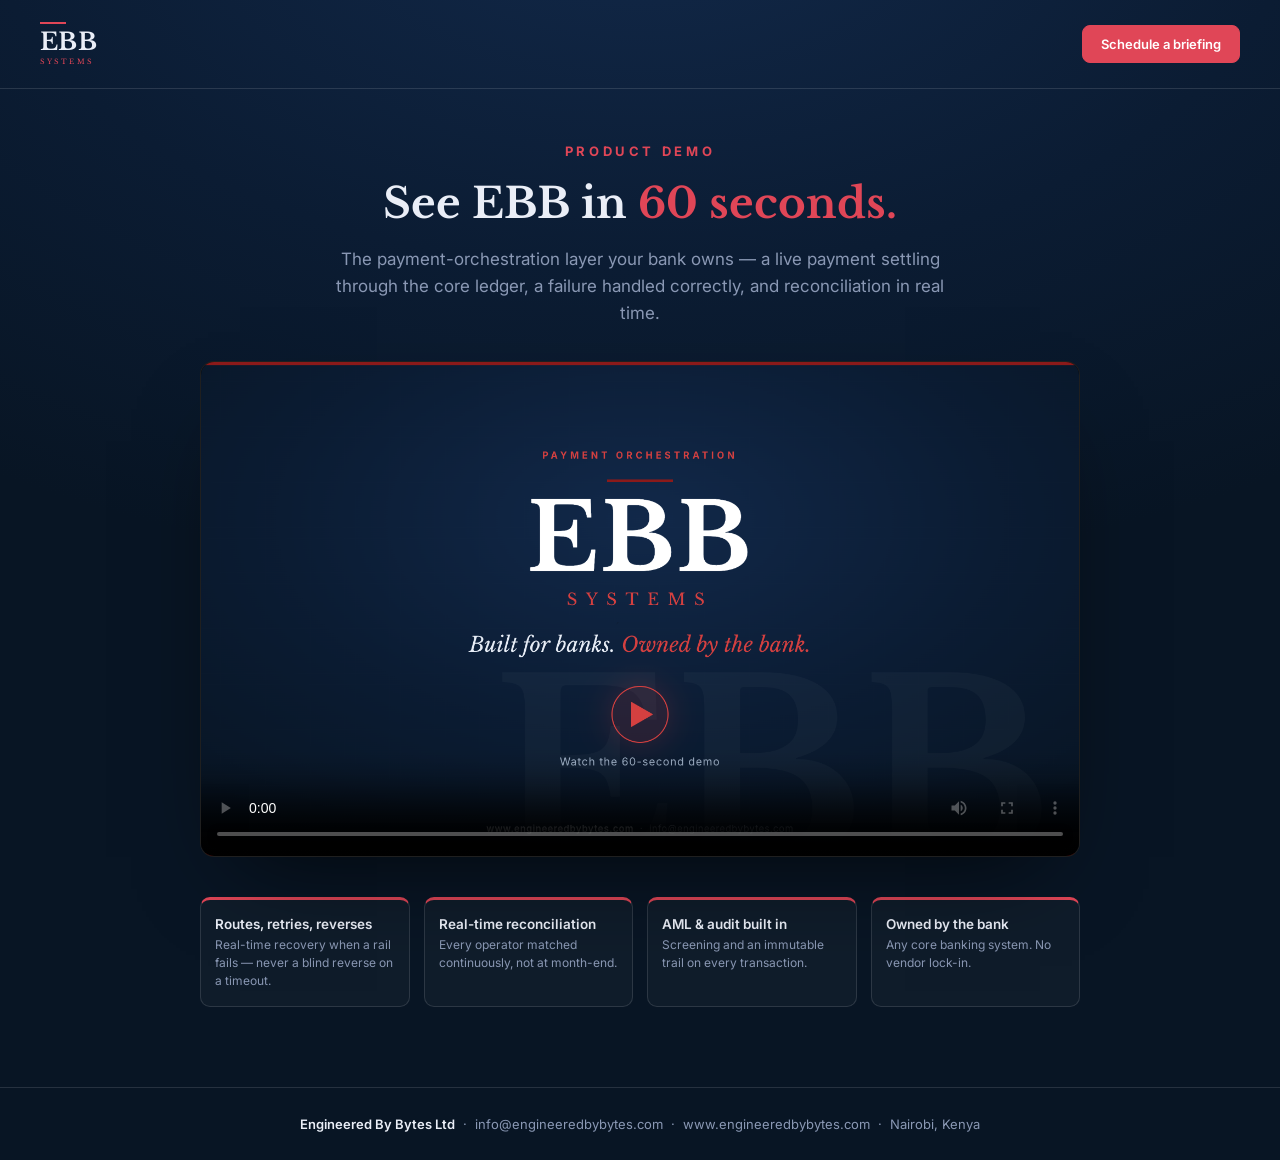
==== demo/index.html @ 03436ac3 "Add /demo page hosting the 60-second product video Standalone leave-behind page for outreach (Email " ====
<!DOCTYPE html>
<html lang="en">
<head>
<meta charset="UTF-8">
<meta name="viewport" content="width=device-width, initial-scale=1.0">
<title>EBB Systems — 60-Second Demo</title>
<meta name="description" content="Watch EBB Systems in 60 seconds: a payment settling through the core ledger, a failure handled correctly with auto-reversal, and real-time reconciliation.">
<meta name="robots" content="noindex">
<meta property="og:title" content="EBB Systems — 60-Second Demo">
<meta property="og:description" content="The payment-orchestration layer your bank owns — in 60 seconds.">
<meta property="og:image" content="https://www.engineeredbybytes.com/assets/img/demo-poster.png">
<link rel="preconnect" href="https://fonts.googleapis.com">
<link rel="preconnect" href="https://fonts.gstatic.com" crossorigin>
<link href="https://fonts.googleapis.com/css2?family=Libre+Baskerville:ital,wght@0,400;0,700;1,400&family=Inter:wght@300;400;500;600;700&display=swap" rel="stylesheet">
<style>
  *,*::before,*::after{margin:0;padding:0;box-sizing:border-box}
  :root{--navy:#0D2240;--ink:#0b1c33;--acc:#E04657;--on:#EAEEF7;--mut:#8A98B4;--hair:rgba(255,255,255,.12)}
  html,body{background:radial-gradient(1200px 700px at 50% -10%, #12294a 0%, #0b1c33 55%, #081524 100%);min-height:100%;font-family:'Inter',sans-serif;color:var(--on);-webkit-font-smoothing:antialiased}
  a{color:inherit;text-decoration:none}
  .bar{display:flex;align-items:center;justify-content:space-between;padding:22px 40px;border-bottom:1px solid var(--hair)}
  .logo{display:flex;flex-direction:column;align-items:flex-start}
  .logo .r{width:26px;height:2px;background:var(--acc);margin-bottom:6px}
  .logo .e{font-family:'Libre Baskerville',serif;font-weight:700;font-size:24px;line-height:1;letter-spacing:.02em}
  .logo .s{font-family:'Libre Baskerville',serif;font-size:7px;letter-spacing:.3em;text-transform:uppercase;color:var(--acc);margin-top:3px}
  .cta{border:1px solid var(--acc);background:var(--acc);color:#fff;font-size:13px;font-weight:600;padding:10px 18px;border-radius:8px}
  .cta.ghost{background:transparent;color:var(--on);border-color:var(--hair)}
  .wrap{max-width:960px;margin:0 auto;padding:54px 40px 80px;text-align:center}
  .eyebrow{font-size:13px;font-weight:700;letter-spacing:.28em;text-transform:uppercase;color:var(--acc);margin-bottom:18px}
  h1{font-family:'Libre Baskerville',serif;font-weight:700;font-size:42px;line-height:1.25;margin-bottom:16px}
  h1 .ct{color:var(--acc)}
  .lede{font-size:17px;color:var(--mut);line-height:1.6;max-width:640px;margin:0 auto 34px}
  .videowrap{position:relative;border-radius:14px;overflow:hidden;border:1px solid var(--hair);box-shadow:0 40px 90px -40px rgba(0,0,0,.7);background:#000}
  video{display:block;width:100%;height:auto;aspect-ratio:16/9}
  .caps{display:grid;grid-template-columns:repeat(4,1fr);gap:14px;margin-top:40px}
  .cap{background:rgba(255,255,255,.03);border:1px solid var(--hair);border-top:3px solid var(--acc);border-radius:10px;padding:16px 14px;text-align:left}
  .cap .t{font-weight:600;font-size:13.5px;margin-bottom:4px}
  .cap .d{font-size:12px;color:var(--mut);line-height:1.5}
  .foot{border-top:1px solid var(--hair);padding:28px 40px;text-align:center;font-size:13px;color:var(--mut)}
  .foot b{color:var(--on);font-weight:600}
  @media(max-width:720px){h1{font-size:30px}.caps{grid-template-columns:1fr 1fr}.wrap{padding:36px 22px 60px}.bar{padding:18px 22px}}
</style>
</head>
<body>
  <div class="bar">
    <a class="logo" href="/">
      <span class="r"></span><span class="e">EBB</span><span class="s">Systems</span>
    </a>
    <a class="cta" href="mailto:info@engineeredbybytes.com?subject=EBB%20briefing">Schedule a briefing</a>
  </div>

  <div class="wrap">
    <div class="eyebrow">Product Demo</div>
    <h1>See EBB in <span class="ct">60 seconds.</span></h1>
    <p class="lede">The payment-orchestration layer your bank owns — a live payment settling through the core ledger, a failure handled correctly, and reconciliation in real time.</p>

    <div class="videowrap">
      <video controls playsinline preload="metadata" poster="/assets/img/demo-poster.png">
        <source src="/assets/video/EBB_Demo_Video.mp4" type="video/mp4">
        Your browser doesn't support embedded video — <a href="/assets/video/EBB_Demo_Video.mp4">download the demo (MP4)</a>.
      </video>
    </div>

    <div class="caps">
      <div class="cap"><div class="t">Routes, retries, reverses</div><div class="d">Real-time recovery when a rail fails — never a blind reverse on a timeout.</div></div>
      <div class="cap"><div class="t">Real-time reconciliation</div><div class="d">Every operator matched continuously, not at month-end.</div></div>
      <div class="cap"><div class="t">AML &amp; audit built in</div><div class="d">Screening and an immutable trail on every transaction.</div></div>
      <div class="cap"><div class="t">Owned by the bank</div><div class="d">Any core banking system. No vendor lock-in.</div></div>
    </div>
  </div>

  <div class="foot">
    <b>Engineered By Bytes Ltd</b> &nbsp;·&nbsp; <a href="mailto:info@engineeredbybytes.com">info@engineeredbybytes.com</a> &nbsp;·&nbsp; <a href="/">www.engineeredbybytes.com</a> &nbsp;·&nbsp; Nairobi, Kenya
  </div>
</body>
</html>
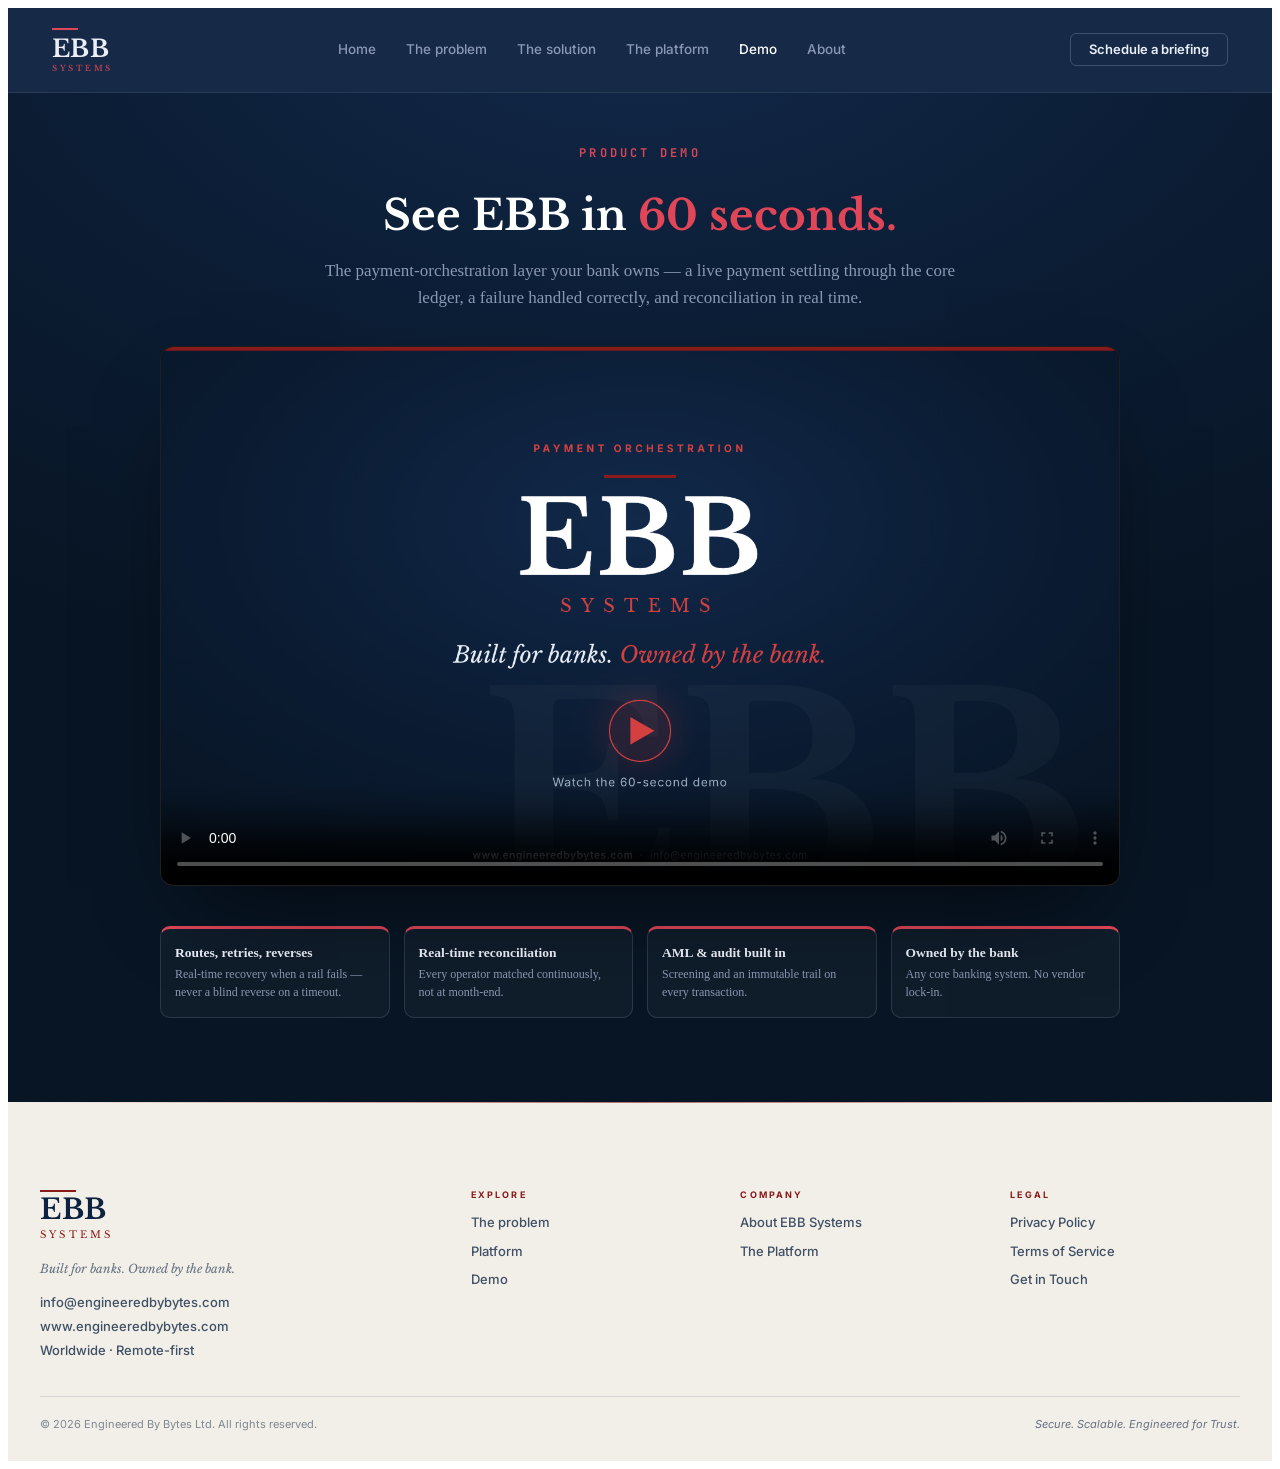
==== commit 257dece2: "Integrate demo page into site nav + add Demo menu link Rebuild /demo as a full site page (v2-nav hea" ====
--- a/demo/index.html
+++ b/demo/index.html
@@ -3,73 +3,136 @@
 <head>
 <meta charset="UTF-8">
 <meta name="viewport" content="width=device-width, initial-scale=1.0">
-<title>EBB Systems — 60-Second Demo</title>
+<title>Demo — EBB Systems</title>
 <meta name="description" content="Watch EBB Systems in 60 seconds: a payment settling through the core ledger, a failure handled correctly with auto-reversal, and real-time reconciliation.">
 <meta name="robots" content="noindex">
 <meta property="og:title" content="EBB Systems — 60-Second Demo">
 <meta property="og:description" content="The payment-orchestration layer your bank owns — in 60 seconds.">
 <meta property="og:image" content="https://www.engineeredbybytes.com/assets/img/demo-poster.png">
+<link rel="icon" type="image/x-icon" href="/assets/img/favicon.ico">
+<link rel="icon" type="image/png" sizes="32x32" href="/assets/img/favicon-32x32.png">
+<link rel="icon" type="image/png" sizes="16x16" href="/assets/img/favicon-16x16.png">
+<link rel="apple-touch-icon" sizes="180x180" href="/assets/img/apple-touch-icon.png">
 <link rel="preconnect" href="https://fonts.googleapis.com">
 <link rel="preconnect" href="https://fonts.gstatic.com" crossorigin>
-<link href="https://fonts.googleapis.com/css2?family=Libre+Baskerville:ital,wght@0,400;0,700;1,400&family=Inter:wght@300;400;500;600;700&display=swap" rel="stylesheet">
+<link href="https://fonts.googleapis.com/css2?family=Libre+Baskerville:ital,wght@0,400;0,700;1,400&family=Inter:wght@400;500;600;700&family=JetBrains+Mono:wght@400;600&display=swap" rel="stylesheet">
+<link rel="stylesheet" href="/assets/css/v2.css">
 <style>
-  *,*::before,*::after{margin:0;padding:0;box-sizing:border-box}
-  :root{--navy:#0D2240;--ink:#0b1c33;--acc:#E04657;--on:#EAEEF7;--mut:#8A98B4;--hair:rgba(255,255,255,.12)}
-  html,body{background:radial-gradient(1200px 700px at 50% -10%, #12294a 0%, #0b1c33 55%, #081524 100%);min-height:100%;font-family:'Inter',sans-serif;color:var(--on);-webkit-font-smoothing:antialiased}
-  a{color:inherit;text-decoration:none}
-  .bar{display:flex;align-items:center;justify-content:space-between;padding:22px 40px;border-bottom:1px solid var(--hair)}
-  .logo{display:flex;flex-direction:column;align-items:flex-start}
-  .logo .r{width:26px;height:2px;background:var(--acc);margin-bottom:6px}
-  .logo .e{font-family:'Libre Baskerville',serif;font-weight:700;font-size:24px;line-height:1;letter-spacing:.02em}
-  .logo .s{font-family:'Libre Baskerville',serif;font-size:7px;letter-spacing:.3em;text-transform:uppercase;color:var(--acc);margin-top:3px}
-  .cta{border:1px solid var(--acc);background:var(--acc);color:#fff;font-size:13px;font-weight:600;padding:10px 18px;border-radius:8px}
-  .cta.ghost{background:transparent;color:var(--on);border-color:var(--hair)}
-  .wrap{max-width:960px;margin:0 auto;padding:54px 40px 80px;text-align:center}
-  .eyebrow{font-size:13px;font-weight:700;letter-spacing:.28em;text-transform:uppercase;color:var(--acc);margin-bottom:18px}
-  h1{font-family:'Libre Baskerville',serif;font-weight:700;font-size:42px;line-height:1.25;margin-bottom:16px}
-  h1 .ct{color:var(--acc)}
-  .lede{font-size:17px;color:var(--mut);line-height:1.6;max-width:640px;margin:0 auto 34px}
-  .videowrap{position:relative;border-radius:14px;overflow:hidden;border:1px solid var(--hair);box-shadow:0 40px 90px -40px rgba(0,0,0,.7);background:#000}
-  video{display:block;width:100%;height:auto;aspect-ratio:16/9}
-  .caps{display:grid;grid-template-columns:repeat(4,1fr);gap:14px;margin-top:40px}
-  .cap{background:rgba(255,255,255,.03);border:1px solid var(--hair);border-top:3px solid var(--acc);border-radius:10px;padding:16px 14px;text-align:left}
-  .cap .t{font-weight:600;font-size:13.5px;margin-bottom:4px}
-  .cap .d{font-size:12px;color:var(--mut);line-height:1.5}
-  .foot{border-top:1px solid var(--hair);padding:28px 40px;text-align:center;font-size:13px;color:var(--mut)}
-  .foot b{color:var(--on);font-weight:600}
-  @media(max-width:720px){h1{font-size:30px}.caps{grid-template-columns:1fr 1fr}.wrap{padding:36px 22px 60px}.bar{padding:18px 22px}}
+  .demo-hero{background:radial-gradient(1200px 700px at 50% -10%, #12294a 0%, #0b1c33 55%, #081524 100%);color:#EAEEF7;padding:52px 24px 84px}
+  .demo-inner{max-width:960px;margin:0 auto;text-align:center}
+  .demo-eyebrow{font-family:'JetBrains Mono',monospace;font-size:12px;font-weight:600;letter-spacing:.26em;text-transform:uppercase;color:#E04657;margin-bottom:18px}
+  .demo-h1{font-family:'Libre Baskerville',serif;font-weight:700;font-size:42px;line-height:1.25;margin-bottom:16px;color:#fff}
+  .demo-h1 .ct{color:#E04657}
+  .demo-lede{font-size:17px;color:#8A98B4;line-height:1.6;max-width:640px;margin:0 auto 34px}
+  .demo-videowrap{position:relative;border-radius:14px;overflow:hidden;border:1px solid rgba(255,255,255,.12);box-shadow:0 40px 90px -40px rgba(0,0,0,.7);background:#000}
+  .demo-videowrap video{display:block;width:100%;height:auto;aspect-ratio:16/9}
+  .demo-caps{display:grid;grid-template-columns:repeat(4,1fr);gap:14px;margin-top:40px}
+  .demo-cap{background:rgba(255,255,255,.03);border:1px solid rgba(255,255,255,.12);border-top:3px solid #E04657;border-radius:10px;padding:16px 14px;text-align:left}
+  .demo-cap .t{font-weight:600;font-size:13.5px;color:#EAEEF7;margin-bottom:4px}
+  .demo-cap .d{font-size:12px;color:#8A98B4;line-height:1.5}
+  @media(max-width:720px){.demo-h1{font-size:30px}.demo-caps{grid-template-columns:1fr 1fr}.demo-hero{padding:36px 20px 60px}}
 </style>
 </head>
 <body>
-  <div class="bar">
-    <a class="logo" href="/">
-      <span class="r"></span><span class="e">EBB</span><span class="s">Systems</span>
+
+<header class="v2-nav">
+  <div class="v2-nav__inner">
+    <a href="/index.html" class="v2-brand" aria-label="EBB Systems home">
+      <span class="v2-brand__rule" aria-hidden="true"></span>
+      <span class="v2-brand__ebb">EBB</span>
+      <span class="v2-brand__sys">Systems</span>
     </a>
-    <a class="cta" href="mailto:info@engineeredbybytes.com?subject=EBB%20briefing">Schedule a briefing</a>
+    <nav class="v2-nav__links" aria-label="Primary">
+      <a href="/index.html">Home</a>
+      <a href="/index.html#problem">The problem</a>
+      <a href="/index.html#solution">The solution</a>
+      <a href="/platform.html">The platform</a>
+      <a href="/demo/" aria-current="page">Demo</a>
+      <a href="/about.html">About</a>
+    </nav>
+    <a href="/index.html#talk" class="v2-nav__cta">Schedule a briefing</a>
+    <button class="v2-nav__burger" aria-label="Open menu" aria-expanded="false" aria-controls="v2mobile">
+      <span></span><span></span><span></span>
+    </button>
   </div>
+  <nav class="v2-nav__mobile" id="v2mobile" aria-label="Mobile">
+    <a href="/index.html">Home</a>
+    <a href="/index.html#problem">The problem</a>
+    <a href="/index.html#solution">The solution</a>
+    <a href="/platform.html">The platform</a>
+    <a href="/demo/" aria-current="page">Demo</a>
+    <a href="/about.html">About</a>
+    <a href="/index.html#talk">Schedule a briefing</a>
+  </nav>
+</header>
 
-  <div class="wrap">
-    <div class="eyebrow">Product Demo</div>
-    <h1>See EBB in <span class="ct">60 seconds.</span></h1>
-    <p class="lede">The payment-orchestration layer your bank owns — a live payment settling through the core ledger, a failure handled correctly, and reconciliation in real time.</p>
+<main class="demo-hero">
+  <div class="demo-inner">
+    <div class="demo-eyebrow">Product Demo</div>
+    <h1 class="demo-h1">See EBB in <span class="ct">60 seconds.</span></h1>
+    <p class="demo-lede">The payment-orchestration layer your bank owns — a live payment settling through the core ledger, a failure handled correctly, and reconciliation in real time.</p>
 
-    <div class="videowrap">
+    <div class="demo-videowrap">
       <video controls playsinline preload="metadata" poster="/assets/img/demo-poster.png">
         <source src="/assets/video/EBB_Demo_Video.mp4" type="video/mp4">
         Your browser doesn't support embedded video — <a href="/assets/video/EBB_Demo_Video.mp4">download the demo (MP4)</a>.
       </video>
     </div>
 
-    <div class="caps">
-      <div class="cap"><div class="t">Routes, retries, reverses</div><div class="d">Real-time recovery when a rail fails — never a blind reverse on a timeout.</div></div>
-      <div class="cap"><div class="t">Real-time reconciliation</div><div class="d">Every operator matched continuously, not at month-end.</div></div>
-      <div class="cap"><div class="t">AML &amp; audit built in</div><div class="d">Screening and an immutable trail on every transaction.</div></div>
-      <div class="cap"><div class="t">Owned by the bank</div><div class="d">Any core banking system. No vendor lock-in.</div></div>
+    <div class="demo-caps">
+      <div class="demo-cap"><div class="t">Routes, retries, reverses</div><div class="d">Real-time recovery when a rail fails — never a blind reverse on a timeout.</div></div>
+      <div class="demo-cap"><div class="t">Real-time reconciliation</div><div class="d">Every operator matched continuously, not at month-end.</div></div>
+      <div class="demo-cap"><div class="t">AML &amp; audit built in</div><div class="d">Screening and an immutable trail on every transaction.</div></div>
+      <div class="demo-cap"><div class="t">Owned by the bank</div><div class="d">Any core banking system. No vendor lock-in.</div></div>
     </div>
   </div>
+</main>
 
-  <div class="foot">
-    <b>Engineered By Bytes Ltd</b> &nbsp;·&nbsp; <a href="mailto:info@engineeredbybytes.com">info@engineeredbybytes.com</a> &nbsp;·&nbsp; <a href="/">www.engineeredbybytes.com</a> &nbsp;·&nbsp; Nairobi, Kenya
+<footer class="v2-ftr">
+  <div class="v2-ftr__container">
+    <div class="v2-ftr__brand">
+      <div>
+        <div class="v2-ftr__logo-rule"></div>
+        <div class="v2-ftr__logo-ebb">EBB</div>
+        <div class="v2-ftr__logo-sys">Systems</div>
+      </div>
+      <p class="v2-ftr__tagline">Built for banks. Owned by the bank.</p>
+      <div class="v2-ftr__contact">
+        <a href="mailto:info@engineeredbybytes.com">info@engineeredbybytes.com</a>
+        <a href="https://www.engineeredbybytes.com">www.engineeredbybytes.com</a>
+        <span>Worldwide &middot; Remote-first</span>
+      </div>
+    </div>
+    <div class="v2-ftr__col">
+      <h4>Explore</h4>
+      <ul>
+        <li><a href="/index.html#problem">The problem</a></li>
+        <li><a href="/index.html#solution">Platform</a></li>
+        <li><a href="/demo/">Demo</a></li>
+      </ul>
+    </div>
+    <div class="v2-ftr__col">
+      <h4>Company</h4>
+      <ul>
+        <li><a href="/about.html">About EBB Systems</a></li>
+        <li><a href="/platform.html">The Platform</a></li>
+      </ul>
+    </div>
+    <div class="v2-ftr__col">
+      <h4>Legal</h4>
+      <ul>
+        <li><a href="/privacy.html">Privacy Policy</a></li>
+        <li><a href="/terms.html">Terms of Service</a></li>
+        <li><a href="/index.html#talk">Get in Touch</a></li>
+      </ul>
+    </div>
   </div>
+  <div class="v2-ftr__bottom">
+    <span>&copy; 2026 Engineered By Bytes Ltd. All rights reserved.</span>
+    <em>Secure. Scalable. Engineered for Trust.</em>
+  </div>
+</footer>
+
+<script src="/assets/js/v2-nav.js"></script>
 </body>
 </html>
--- a/assets/css/v2.css
+++ b/assets/css/v2.css
@@ -0,0 +1,203 @@
+/* ============================================================
+   EBB Systems — V2 interior design system
+   Shared by about.html, platform.html (and future
+   interior pages). Matches the bespoke V2 homepage (index.html):
+   navy / cream / crimson, Libre Baskerville + Inter, the same
+   section rhythm and seam language.
+   ============================================================ */
+
+:root {
+  --navy:        #0D2240;
+  --navy-soft:   #1C3158;
+  --ink:         #0A111F;
+  --ink-2:       #0E1828;
+  --cream:       #F8F6F1;
+  --cream-warm:  #F2EFE8;
+  --cream-card:  #FCFBF8;
+  --stone:       #E8E1D5;
+  --crimson:     #8B1A1A;
+  --acc:         #E04657;
+  --white:       #FFFFFF;
+  --on-dark:     #EAEEF7;
+  --on-dark-mut: #8A98B4;
+  --green:       #2F8A5B;
+  --amber:       #A8732A;
+  --navy-blue:   #2C4E7A;
+  --rule:        rgba(13, 34, 64, 0.10);
+  --rule-soft:   rgba(13, 34, 64, 0.06);
+  --text-muted:  rgba(13, 34, 64, 0.62);
+  --text-faint:  rgba(13, 34, 64, 0.42);
+  --font-display:'Libre Baskerville', Georgia, 'Times New Roman', serif;
+  --font-ui:     'Inter', -apple-system, BlinkMacSystemFont, 'Segoe UI', sans-serif;
+}
+
+*, *::before, *::after { box-sizing: border-box; }
+html { scroll-behavior: smooth; }
+body.v2 {
+  margin: 0; background: var(--cream); color: var(--navy);
+  font-family: var(--font-ui);
+  -webkit-font-smoothing: antialiased; text-rendering: optimizeLegibility;
+}
+.v2 a { color: inherit; }
+.v2 img { max-width: 100%; display: block; }
+
+/* ---------- layout primitives ---------- */
+.v2-container { max-width: 1160px; margin: 0 auto; padding: 0 28px; }
+.v2-section { padding: clamp(64px, 8vw, 104px) 0; position: relative; }
+.v2-section--cream { background: var(--cream-warm); }
+.v2-section--stone { background: var(--stone); }
+.v2-section--navy  { background: var(--navy); color: var(--on-dark); }
+/* crimson hairline seam between light sections (matches index) */
+.v2-seam { position: relative; }
+.v2-seam::before {
+  content: ""; position: absolute; top: 0; left: 0; right: 0; height: 1px;
+  background: linear-gradient(90deg, transparent, var(--crimson) 50%, transparent);
+  opacity: .6; pointer-events: none;
+}
+
+/* ---------- type ---------- */
+.v2-eyebrow { display: inline-block; font: 700 11px/1 var(--font-ui); letter-spacing: .26em; text-transform: uppercase; color: var(--crimson); margin: 0 0 14px; }
+.v2-hero .v2-eyebrow, .v2-section--navy .v2-eyebrow { color: var(--acc); }
+.v2-section--navy .v2-eyebrow { color: var(--acc); }
+.v2-h1 { font: 400 clamp(34px, 5vw, 56px)/1.08 var(--font-display); letter-spacing: -.01em; margin: 0; }
+.v2-h2 { font: 400 clamp(26px, 3.4vw, 38px)/1.18 var(--font-display); letter-spacing: -.008em; color: var(--navy); margin: 0 0 16px; max-width: 760px; }
+.v2-h2 em, .v2-h1 em { font-style: italic; color: var(--crimson); }
+.v2-hero .v2-h1 em, .v2-hero .v2-h2 em, .v2-section--navy .v2-h2 em { color: var(--acc); }
+.v2-section--navy .v2-h2 { color: #fff; }
+.v2-lede { font: 400 16px/1.65 var(--font-ui); color: var(--text-muted); max-width: 660px; margin: 0; }
+.v2-section--navy .v2-lede { color: rgba(234,238,247,.82); }
+.v2-pull { font: 400 clamp(20px,2.2vw,26px)/1.4 var(--font-display); color: var(--navy); margin: 0; }
+.v2-pull em { font-style: italic; color: var(--crimson); }
+
+/* ---------- buttons ---------- */
+.v2-btn { display: inline-flex; align-items: center; gap: 8px; font: 600 14px/1 var(--font-ui); padding: 14px 24px; border-radius: 9px; border: 1px solid transparent; text-decoration: none; cursor: pointer; transition: background .2s, border-color .2s, color .2s, transform .1s; }
+.v2-btn:active { transform: translateY(1px); }
+.v2-btn--primary { background: var(--acc); color: #fff; }
+.v2-btn--primary:hover { background: #c93a4a; }
+.v2-btn--ghost { border-color: rgba(255,255,255,.42); color: #fff; }
+.v2-btn--ghost:hover { border-color: #fff; background: rgba(255,255,255,.08); }
+.v2-btn--ghost-navy { border-color: var(--rule); color: var(--navy); }
+.v2-btn--ghost-navy:hover { border-color: var(--navy); background: rgba(13,34,64,.04); }
+.v2-actions { display: flex; flex-wrap: wrap; gap: 12px; margin-top: 30px; }
+
+/* ---------- nav (sticky, navy) ---------- */
+.v2-nav { position: sticky; top: 0; z-index: 50; background: rgba(13,34,64,.96); backdrop-filter: saturate(140%) blur(8px); border-bottom: 1px solid rgba(255,255,255,.08); }
+.v2-nav__inner { max-width: none; margin: 0; padding: 20px clamp(22px,4vw,44px); display: flex; align-items: center; gap: 32px; }
+.v2-brand { display: inline-flex; flex-direction: column; text-decoration: none; line-height: 1; }
+.v2-brand__rule { width: 26px; height: 1.5px; background: var(--acc); margin-bottom: 7px; }
+.v2-brand__ebb { font: 700 24px/1 var(--font-display); color: var(--on-dark); letter-spacing: .02em; }
+.v2-brand__sys { font: 400 8px/1 var(--font-display); color: var(--acc); letter-spacing: .34em; text-transform: uppercase; margin-top: 3px; }
+.v2-nav__links { display: flex; flex: 1; justify-content: center; gap: 30px; }
+.v2-nav__links a { font: 500 13.5px/1 var(--font-ui); color: var(--on-dark-mut); text-decoration: none; transition: color .2s; }
+.v2-nav__links a:hover, .v2-nav__links a[aria-current="page"] { color: #fff; }
+a.v2-nav__cta { font: 600 13px/1 var(--font-ui); color: var(--on-dark); background: transparent; border: 1px solid rgba(255,255,255,.18); padding: 9px 18px; border-radius: 6px; text-decoration: none; transition: border-color .2s, color .2s; }
+a.v2-nav__cta:hover { border-color: var(--acc); color: #fff; }
+.v2-nav__cta:active { transform: translateY(1px); }
+.v2-nav__burger { display: none; margin-left: auto; background: none; border: 0; cursor: pointer; width: 30px; height: 24px; }
+.v2-nav__burger span { display: block; height: 2px; background: #fff; margin: 5px 0; border-radius: 2px; }
+.v2-nav__mobile { display: none; flex-direction: column; background: var(--ink); border-bottom: 1px solid rgba(255,255,255,.08); }
+.v2-nav__mobile a { padding: 14px 28px; color: var(--on-dark); text-decoration: none; font: 500 15px/1 var(--font-ui); border-top: 1px solid rgba(255,255,255,.06); }
+.v2-nav__mobile.open { display: flex; }
+
+/* ---------- hero ---------- */
+.v2-hero { background: var(--navy); color: var(--on-dark); padding: clamp(72px, 10vw, 120px) 0 clamp(64px, 8vw, 92px); position: relative; overflow: hidden; }
+.v2-hero::after { content: ""; position: absolute; inset: 0; background: radial-gradient(900px 480px at 82% -10%, rgba(224,70,87,.12), transparent 60%); pointer-events: none; }
+.v2-hero__inner { position: relative; z-index: 1; }
+.v2-hero .v2-h1 { color: #fff; max-width: 16ch; }
+.v2-hero__lede { font: 400 17px/1.6 var(--font-ui); color: rgba(234,238,247,.82); max-width: 680px; margin: 22px 0 0; }
+
+/* hero stat strip */
+.v2-statstrip { list-style: none; margin: 46px 0 0; padding: 0; display: grid; grid-template-columns: repeat(4, 1fr); border-top: 1px solid rgba(255,255,255,.14); }
+.v2-statstrip > li { padding: 22px 24px 0; border-right: 1px solid rgba(255,255,255,.10); }
+.v2-statstrip > li:last-child { border-right: none; }
+.v2-statstrip strong { display: block; font: 400 30px/1 var(--font-display); color: #fff; }
+.v2-statstrip strong em { font-style: normal; font-size: 16px; color: var(--acc); margin-left: 2px; }
+.v2-statstrip span { display: block; margin-top: 8px; font: 600 10.5px/1.4 var(--font-ui); letter-spacing: .08em; text-transform: uppercase; color: rgba(234,238,247,.6); }
+
+/* ---------- grids + cards ---------- */
+.v2-grid { display: grid; gap: 16px; margin-top: 38px; }
+.v2-grid--2 { grid-template-columns: 1fr 1fr; }
+.v2-grid--3 { grid-template-columns: repeat(3, 1fr); }
+.v2-grid--4 { grid-template-columns: repeat(4, 1fr); }
+.v2-prose-grid { display: grid; grid-template-columns: 1fr 1fr; gap: 48px; align-items: start; margin-top: 34px; }
+.v2-prose-grid p { margin: 0 0 16px; font: 400 15px/1.7 var(--font-ui); color: var(--text-muted); }
+.v2-prose-grid p:last-child { margin-bottom: 0; }
+
+.v2-card { background: var(--cream-card); border: 1px solid var(--rule); border-left: 3px solid var(--crimson); border-radius: 12px; padding: 22px 22px 24px; }
+.v2-card__num { font: 400 12px/1 var(--font-ui); color: var(--crimson); letter-spacing: .1em; }
+.v2-card h3 { font: 400 18px/1.3 var(--font-display); color: var(--navy); margin: 12px 0 8px; }
+.v2-card p { font: 400 13.5px/1.55 var(--font-ui); color: var(--text-muted); margin: 0; }
+.v2-card--blue  { border-left-color: var(--navy-blue); }
+.v2-card--amber { border-left-color: var(--amber); }
+.v2-card--plain { border-left-width: 1px; }
+.v2-card--plain h3 { margin-top: 0; }
+
+.v2-flow { font: italic 400 clamp(18px,2vw,22px)/1.5 var(--font-display); color: var(--text-muted); text-align: center; margin: 28px auto 0; max-width: 720px; }
+.v2-flow b { font-style: normal; color: var(--crimson); }
+
+/* ---------- CTA band ---------- */
+.v2-cta { background: radial-gradient(900px 520px at 80% 0%, rgba(224,70,87,.10), transparent 60%), var(--ink); color: var(--on-dark); padding: clamp(64px, 8vw, 96px) 0; }
+.v2-cta__eyebrow { display: inline-flex; align-items: center; gap: 8px; font: 700 10.5px/1 var(--font-ui); letter-spacing: .2em; text-transform: uppercase; color: var(--acc); }
+.v2-cta__eyebrow::before { content: ""; width: 7px; height: 7px; border-radius: 50%; background: var(--acc); box-shadow: 0 0 9px var(--acc); }
+.v2-cta .v2-container { text-align: center; }
+.v2-cta h2 { font: 400 clamp(26px,3.4vw,38px)/1.2 var(--font-display); color: #fff; margin: 16px auto 0; max-width: 20ch; }
+.v2-cta p { font: 400 15px/1.65 var(--font-ui); color: rgba(234,238,247,.78); max-width: 560px; margin: 16px auto 0; }
+.v2-cta .v2-actions { justify-content: center; margin-top: 30px; }
+
+/* ---------- platform diagram: small plugins dock into the heavy core ---------- */
+.v2-pf { display: grid; grid-template-columns: 0.8fr auto 1.45fr; gap: 22px; align-items: center; margin-top: 40px; }
+.v2-pf__cap { display: block; font: 600 9.5px/1.4 var(--font-ui); letter-spacing: .14em; text-transform: uppercase; color: var(--text-faint); margin-bottom: 12px; }
+.v2-pf__chip { background: var(--cream-card); border: 1px solid var(--rule); border-left: 3px solid var(--navy-blue); border-radius: 9px; padding: 11px 14px; margin-bottom: 9px; display: flex; justify-content: space-between; align-items: baseline; gap: 10px; }
+.v2-pf__chip b { font: 500 13.5px/1.2 var(--font-ui); color: var(--navy); }
+.v2-pf__chip em { font: 400 10px/1 var(--font-ui); font-style: normal; letter-spacing: .1em; text-transform: uppercase; color: var(--text-faint); }
+.v2-pf__arrow { font-size: 24px; line-height: 1; color: var(--acc); text-align: center; }
+.v2-pf__core { background: var(--navy); color: #fff; border-radius: 16px; padding: 24px 24px 20px; box-shadow: 0 26px 54px -28px rgba(13,34,64,.55), inset 0 1px 0 rgba(255,255,255,.05); }
+.v2-pf__core-head { font: 400 19px/1.2 var(--font-display); color: #fff; display: flex; align-items: baseline; gap: 10px; margin-bottom: 16px; }
+.v2-pf__core-head span { font: 700 8.5px/1 var(--font-ui); letter-spacing: .14em; text-transform: uppercase; color: var(--acc); }
+.v2-pf__core-grid { display: grid; grid-template-columns: repeat(4, 1fr); gap: 8px; }
+.v2-pf__core-grid span { background: rgba(255,255,255,.06); border: 1px solid rgba(255,255,255,.12); border-radius: 7px; padding: 9px 6px; font: 500 11px/1.2 var(--font-ui); color: var(--on-dark); text-align: center; }
+.v2-pf__core-foot { margin-top: 15px; font: italic 400 12.5px/1.4 var(--font-display); color: rgba(234,238,247,.58); }
+.v2-pf__note { text-align: center; max-width: 680px; margin: 26px auto 0; font: italic 400 15px/1.6 var(--font-display); color: var(--text-muted); }
+.v2-pf__note b { font-style: normal; color: var(--crimson); font-weight: 400; }
+@media (max-width: 860px) {
+  .v2-pf { grid-template-columns: 1fr; gap: 14px; }
+  .v2-pf__arrow { transform: rotate(90deg); margin: 4px 0; }
+  .v2-pf__core-grid { grid-template-columns: repeat(2, 1fr); }
+}
+
+/* ---------- footer (ported from index V2) ---------- */
+.v2-ftr { background: var(--cream-warm); color: var(--navy); padding: 88px 28px 28px; position: relative; }
+.v2-ftr::before { content: ""; position: absolute; top: 0; left: 0; right: 0; height: 1px; background: linear-gradient(90deg, transparent, var(--crimson) 50%, transparent); opacity: .6; }
+.v2-ftr__container { max-width: 1200px; margin: 0 auto; display: grid; grid-template-columns: 1.7fr 1fr 1fr 1fr; gap: 40px; padding-bottom: 36px; border-bottom: 1px solid rgba(13,34,64,.12); }
+.v2-ftr__brand { display: flex; flex-direction: column; gap: 14px; }
+.v2-ftr__logo-rule { width: 36px; height: 1.5px; background: var(--crimson); margin-bottom: 4px; }
+.v2-ftr__logo-ebb { font: 700 28px/1 var(--font-display); color: var(--navy); letter-spacing: .02em; }
+.v2-ftr__logo-sys { font: 400 10px/1 var(--font-display); color: var(--crimson); letter-spacing: .32em; text-transform: uppercase; margin-top: 6px; }
+.v2-ftr__tagline { font: italic 400 12px/1.5 var(--font-display); color: var(--text-muted); margin: 6px 0 0; }
+.v2-ftr__contact { display: flex; flex-direction: column; gap: 4px; font: 500 13px/1.55 var(--font-ui); }
+.v2-ftr__contact a, .v2-ftr__contact span { color: rgba(13,34,64,.78); text-decoration: none; }
+.v2-ftr__contact a:hover { color: var(--crimson); }
+.v2-ftr__col h4 { font: 700 9px/1 var(--font-ui); letter-spacing: .24em; text-transform: uppercase; color: var(--crimson); margin: 0 0 14px; }
+.v2-ftr__col ul { list-style: none; margin: 0; padding: 0; display: grid; gap: 10px; }
+.v2-ftr__col a { font: 500 13px/1.4 var(--font-ui); color: rgba(13,34,64,.78); text-decoration: none; transition: color .2s; }
+.v2-ftr__col a:hover { color: var(--crimson); }
+.v2-ftr__bottom { max-width: 1200px; margin: 0 auto; padding-top: 20px; display: flex; justify-content: space-between; align-items: center; flex-wrap: wrap; gap: 12px; font: 400 11px/1.4 var(--font-ui); color: rgba(13,34,64,.5); }
+.v2-ftr__bottom em { font-style: italic; color: rgba(13,34,64,.62); }
+
+/* ---------- responsive ---------- */
+@media (max-width: 900px) {
+  .v2-nav__links, .v2-nav__cta { display: none; }
+  .v2-nav__burger { display: block; }
+  .v2-ftr__container { grid-template-columns: 1.3fr 1fr 1fr; }
+  .v2-ftr__brand { grid-column: 1 / -1; }
+}
+@media (max-width: 980px) { .v2-grid--4 { grid-template-columns: 1fr 1fr; } }
+@media (max-width: 760px) {
+  .v2-grid--2, .v2-grid--3, .v2-grid--4, .v2-prose-grid { grid-template-columns: 1fr; gap: 22px; }
+  .v2-statstrip { grid-template-columns: 1fr 1fr; }
+  .v2-statstrip > li:nth-child(2) { border-right: none; }
+}
+@media (max-width: 600px) {
+  .v2-ftr__container { grid-template-columns: 1fr 1fr; gap: 30px 24px; }
+  .v2-ftr__bottom { justify-content: flex-start; }
+}
